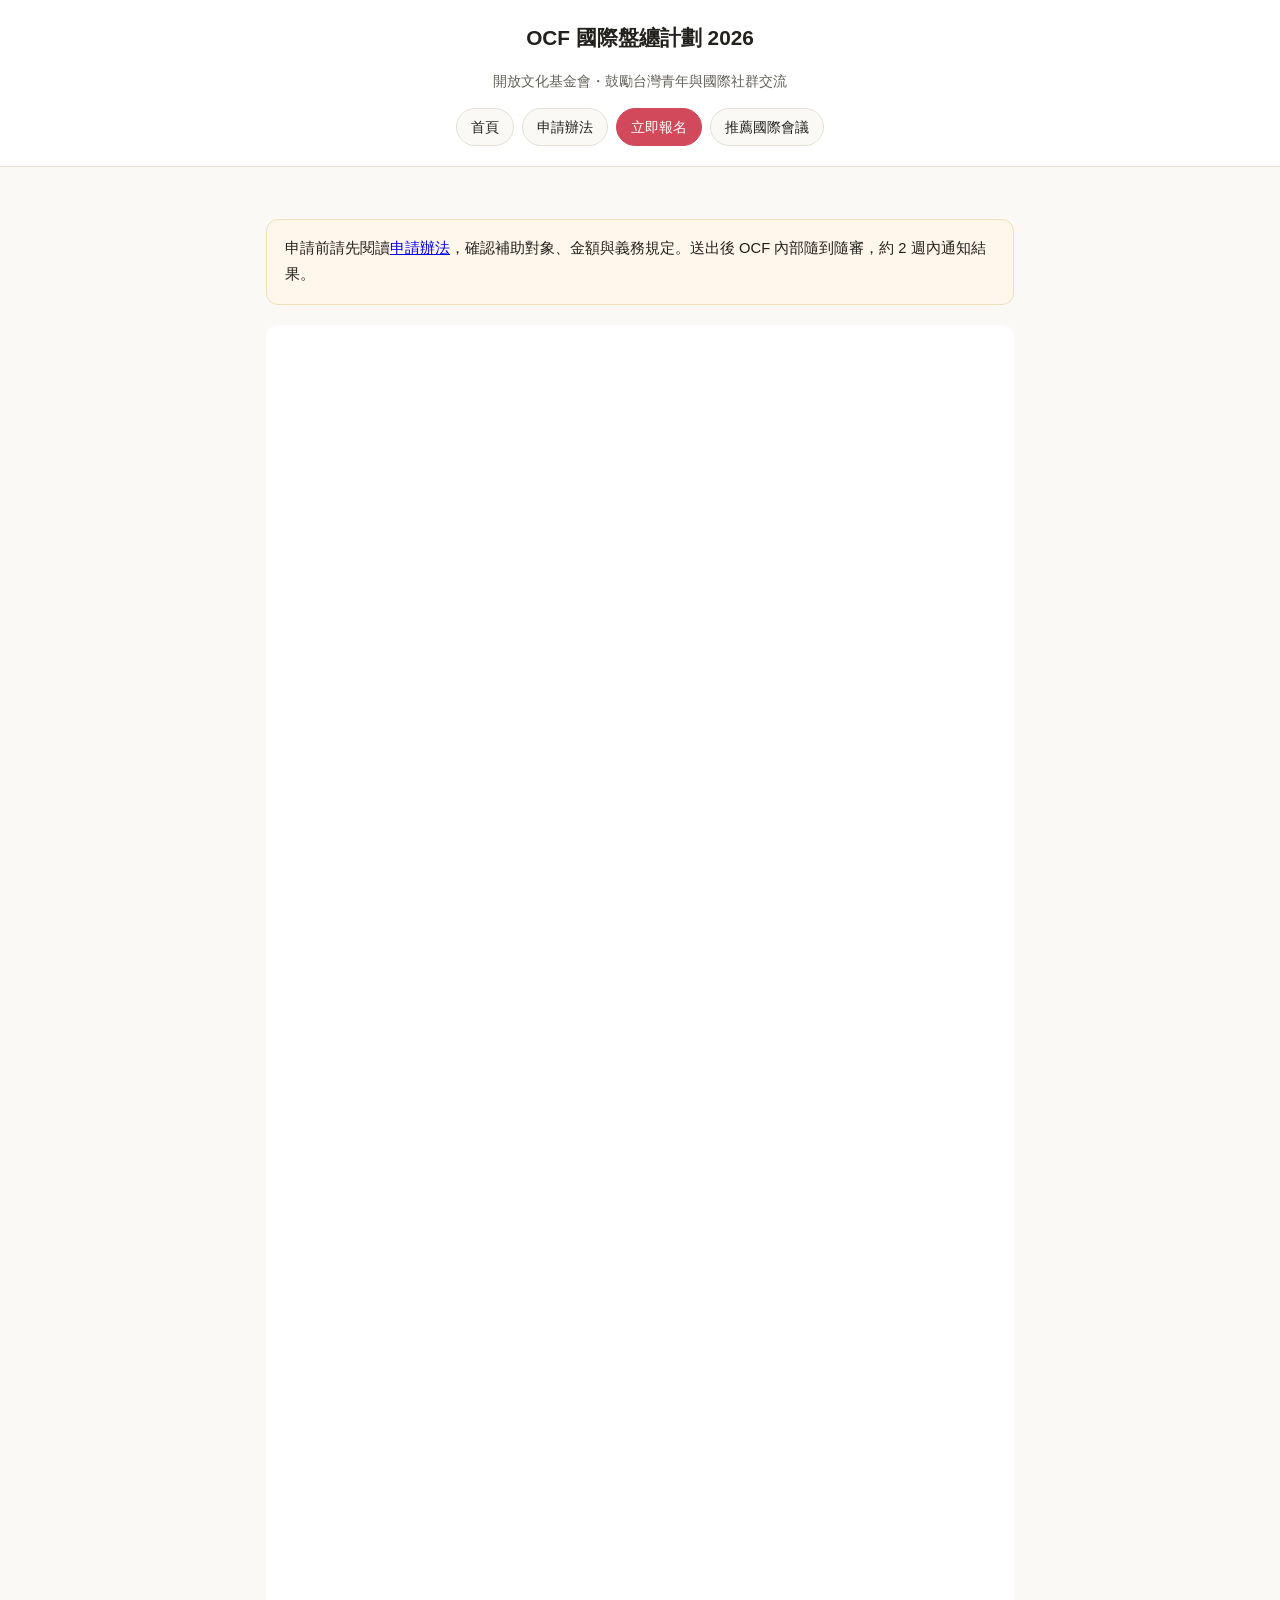
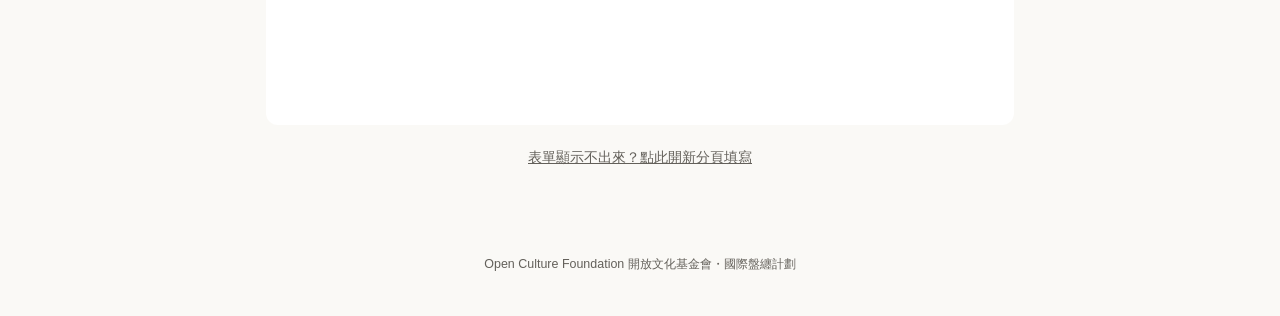
==== apply.html @ a2ad6ebe "初版：國際盤纏計劃 2026 網站（首頁／申請辦法／報名／推薦）" ====
<!doctype html>
<html lang="zh-Hant">
<head>
<meta charset="utf-8" />
<meta name="viewport" content="width=device-width, initial-scale=1" />
<title>立即報名 - OCF 國際盤纏計劃 2026</title>
<link rel="stylesheet" href="style.css" />
</head>
<body>
  <header class="site-header">
    <h1>OCF 國際盤纏計劃 2026</h1>
    <p class="tagline">開放文化基金會・鼓勵台灣青年與國際社群交流</p>
    <nav class="site-nav">
      <a href="index.html">首頁</a>
      <a href="rules.html">申請辦法</a>
      <a href="apply.html" class="active">立即報名</a>
      <a href="recommend.html">推薦國際會議</a>
    </nav>
  </header>

  <main>
    <div class="info-box">
      申請前請先閱讀<a href="rules.html">申請辦法</a>，確認補助對象、金額與義務規定。送出後 OCF 內部隨到隨審，約 2 週內通知結果。
    </div>

    <div class="form-embed-wrap">
      <iframe src="https://docs.google.com/forms/d/e/1FAIpQLSc6ydgFsPeFnLz5eJW5cfYaTpsfT1dDJ9zeste_H7eUH8HZug/viewform?embedded=true" loading="lazy">載入中…</iframe>
    </div>
    <a class="fallback-link" href="https://docs.google.com/forms/d/e/1FAIpQLSc6ydgFsPeFnLz5eJW5cfYaTpsfT1dDJ9zeste_H7eUH8HZug/viewform" target="_blank" rel="noopener">表單顯示不出來？點此開新分頁填寫</a>
  </main>

  <footer class="site-footer">
    Open Culture Foundation 開放文化基金會・國際盤纏計劃
  </footer>
</body>
</html>
---- style.css ----
:root {
  --bg: #faf9f6;
  --card-bg: #ffffff;
  --text: #23211d;
  --text-muted: #63605a;
  --accent: #d1495b;
  --accent-dark: #a8324a;
  --border: #e5e1d8;
  --max-width: 780px;
}

* {
  box-sizing: border-box;
}

body {
  margin: 0;
  background: var(--bg);
  color: var(--text);
  font-family: "Noto Sans TC", "PingFang TC", "Microsoft JhengHei", -apple-system, sans-serif;
  line-height: 1.75;
}

header.site-header {
  border-bottom: 1px solid var(--border);
  background: var(--card-bg);
  padding: 20px 16px;
  text-align: center;
}

header.site-header h1 {
  margin: 0 0 4px;
  font-size: 1.3rem;
}

header.site-header .tagline {
  color: var(--text-muted);
  font-size: 0.85rem;
}

nav.site-nav {
  display: flex;
  justify-content: center;
  gap: 8px;
  flex-wrap: wrap;
  margin-top: 14px;
}

nav.site-nav a {
  padding: 6px 14px;
  border-radius: 999px;
  border: 1px solid var(--border);
  color: var(--text);
  text-decoration: none;
  font-size: 0.88rem;
  background: var(--bg);
}

nav.site-nav a.active,
nav.site-nav a:hover {
  background: var(--accent);
  border-color: var(--accent);
  color: #fff;
}

main {
  max-width: var(--max-width);
  margin: 0 auto;
  padding: 32px 16px 64px;
}

.hero {
  text-align: center;
  padding: 24px 0 8px;
}

.hero h2 {
  font-size: 1.6rem;
  margin-bottom: 8px;
}

.hero p {
  color: var(--text-muted);
}

.card-grid {
  display: grid;
  grid-template-columns: repeat(auto-fit, minmax(200px, 1fr));
  gap: 16px;
  margin-top: 28px;
}

.card {
  background: var(--card-bg);
  border: 1px solid var(--border);
  border-radius: 14px;
  padding: 20px;
  text-decoration: none;
  color: var(--text);
  transition: transform 0.15s ease, box-shadow 0.15s ease;
}

.card:hover {
  transform: translateY(-2px);
  box-shadow: 0 8px 20px rgba(0, 0, 0, 0.06);
}

.card .emoji {
  font-size: 1.6rem;
}

.card h3 {
  margin: 8px 0 4px;
  font-size: 1.05rem;
}

.card p {
  margin: 0;
  color: var(--text-muted);
  font-size: 0.88rem;
}

.info-box {
  background: #fff7ec;
  border: 1px solid #f0dfb8;
  border-radius: 12px;
  padding: 16px 18px;
  margin: 20px 0;
  font-size: 0.92rem;
}

.event-table {
  width: 100%;
  border-collapse: collapse;
  margin: 16px 0 24px;
  font-size: 0.92rem;
}

.event-table th,
.event-table td {
  border: 1px solid var(--border);
  padding: 8px 10px;
  text-align: left;
}

.event-table th {
  background: #f2efe7;
}

.rules h2 {
  margin-top: 2.2em;
  border-left: 4px solid var(--accent);
  padding-left: 10px;
  font-size: 1.15rem;
}

.rules h3 {
  font-size: 1rem;
  color: var(--text);
}

.rules ul,
.rules ol {
  padding-left: 1.4em;
}

.rules li {
  margin-bottom: 6px;
}

.amount-highlight {
  display: inline-block;
  background: var(--accent);
  color: #fff;
  border-radius: 8px;
  padding: 2px 10px;
  font-weight: bold;
}

.disclaimer {
  margin-top: 32px;
  padding-top: 16px;
  border-top: 1px dashed var(--border);
  color: var(--text-muted);
  font-size: 0.82rem;
}

.form-embed-wrap iframe {
  width: 100%;
  min-height: 1400px;
  border: none;
  border-radius: 12px;
  background: #fff;
}

.fallback-link {
  display: block;
  text-align: center;
  margin-top: 12px;
  font-size: 0.85rem;
  color: var(--text-muted);
}

footer.site-footer {
  text-align: center;
  color: var(--text-muted);
  font-size: 0.78rem;
  padding: 20px 16px 40px;
}
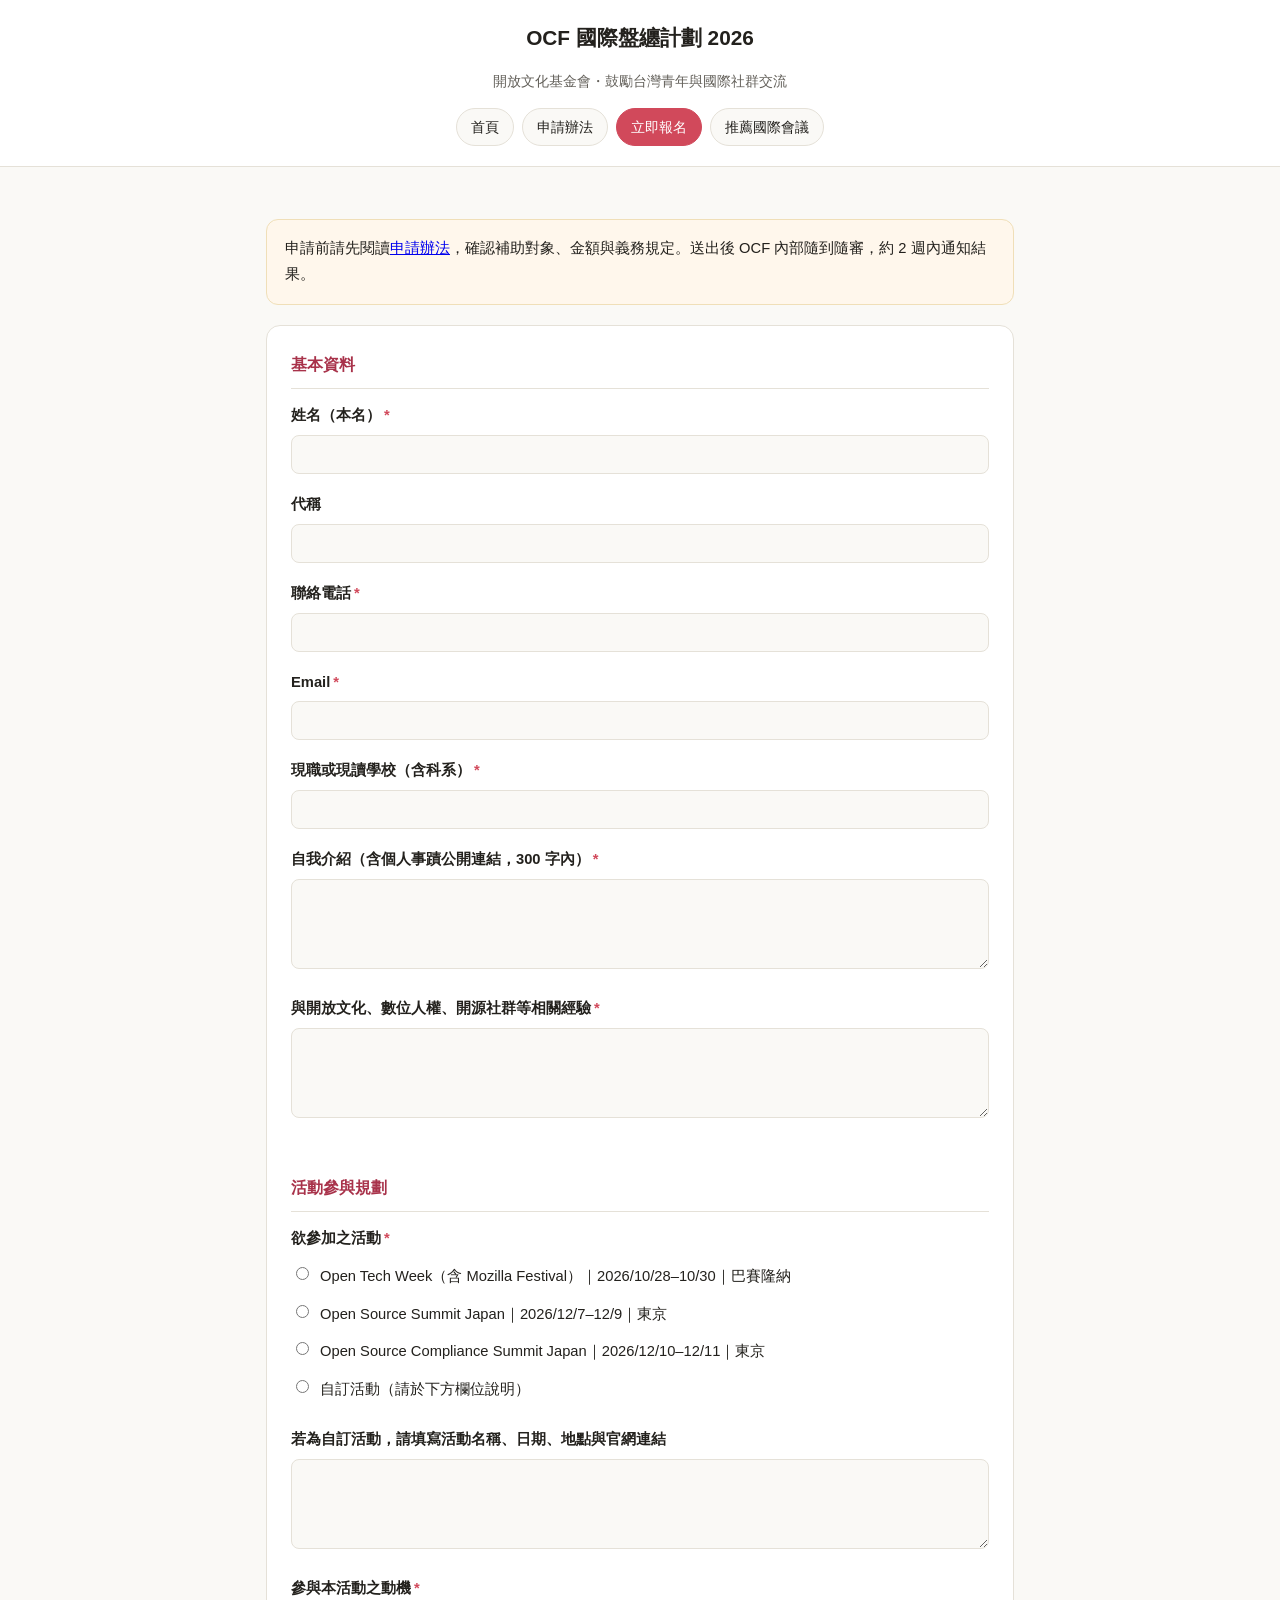
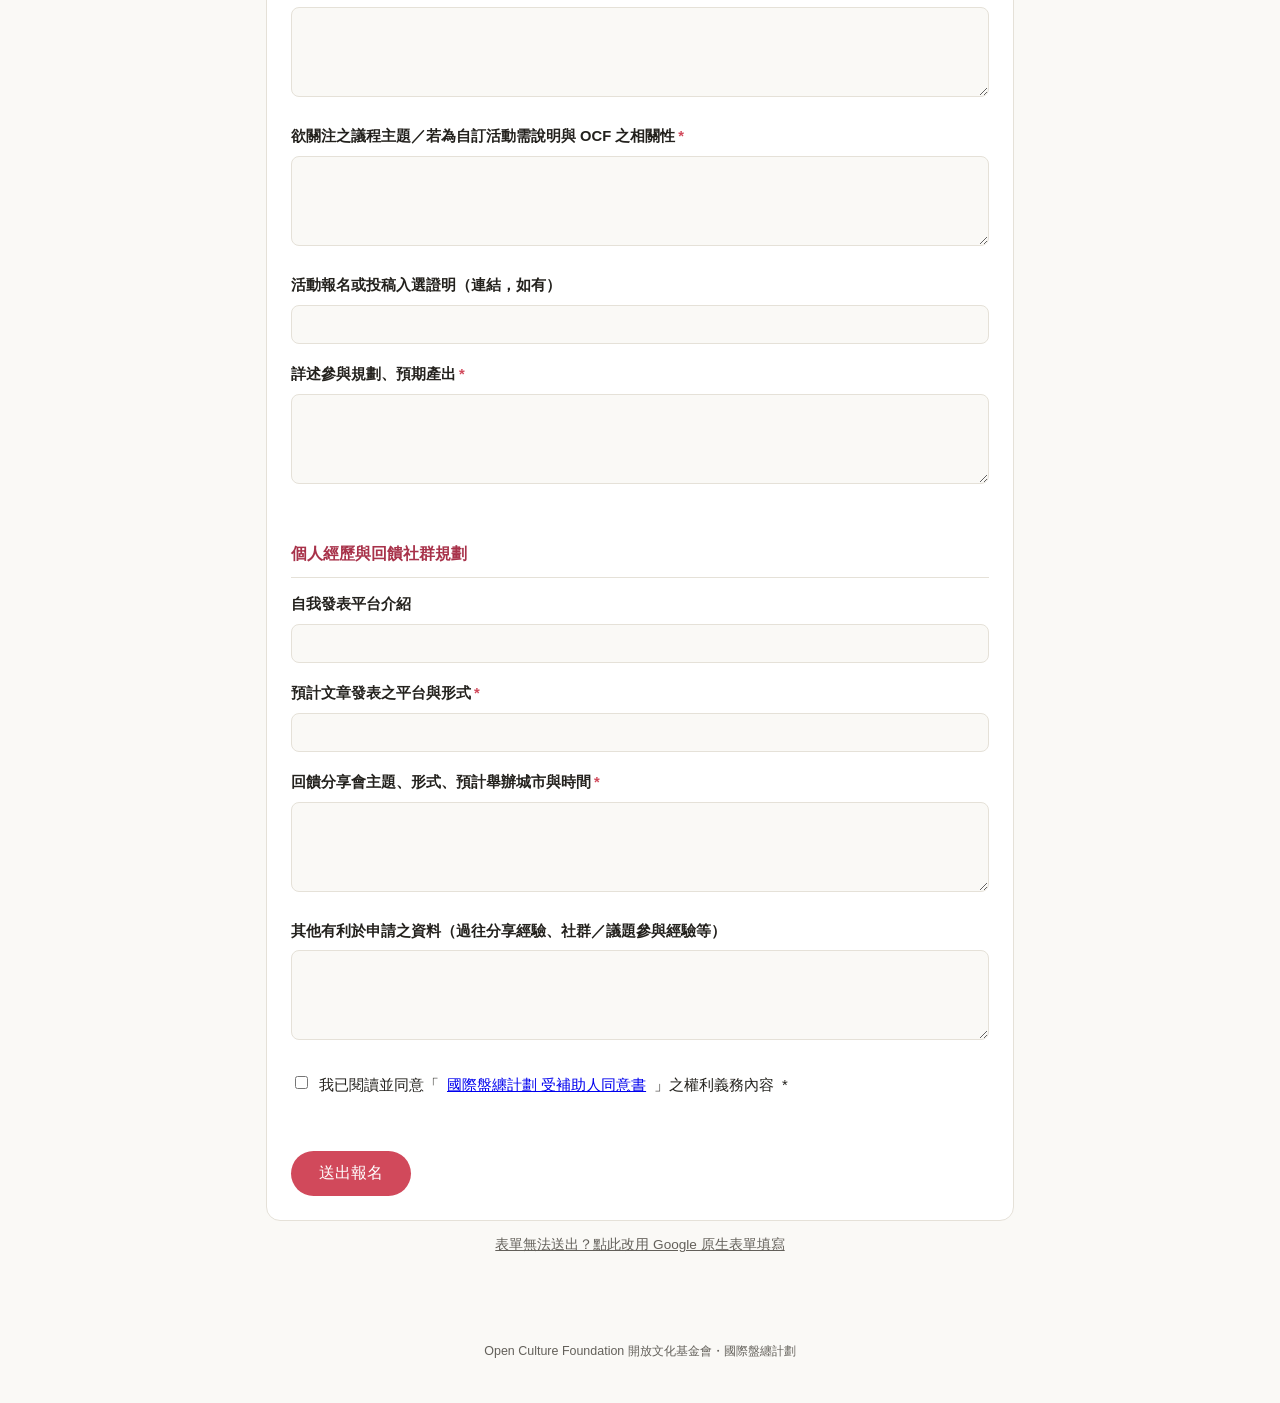
==== commit 6fb4a2a8: "報名/推薦頁改為原生表單直連 Google Form（不用 iframe）" ====
--- a/apply.html
+++ b/apply.html
@@ -23,14 +23,150 @@
       申請前請先閱讀<a href="rules.html">申請辦法</a>，確認補助對象、金額與義務規定。送出後 OCF 內部隨到隨審，約 2 週內通知結果。
     </div>
 
-    <div class="form-embed-wrap">
-      <iframe src="https://docs.google.com/forms/d/e/1FAIpQLSc6ydgFsPeFnLz5eJW5cfYaTpsfT1dDJ9zeste_H7eUH8HZug/viewform?embedded=true" loading="lazy">載入中…</iframe>
+    <div class="success-box" id="successBox">
+      ✅ 報名已送出！我們會在 2 週內以你留下的 Email 或電話與你聯繫審查結果。
     </div>
-    <a class="fallback-link" href="https://docs.google.com/forms/d/e/1FAIpQLSc6ydgFsPeFnLz5eJW5cfYaTpsfT1dDJ9zeste_H7eUH8HZug/viewform" target="_blank" rel="noopener">表單顯示不出來？點此開新分頁填寫</a>
+
+    <form class="gform" id="applyForm"
+          action="https://docs.google.com/forms/d/e/1FAIpQLSc6ydgFsPeFnLz5eJW5cfYaTpsfT1dDJ9zeste_H7eUH8HZug/formResponse"
+          method="POST">
+      <input type="hidden" name="pageHistory" value="0,1,2,3" />
+
+      <fieldset>
+        <legend>基本資料</legend>
+
+        <div class="field">
+          <label class="field-label" for="f_name">姓名（本名）<span class="required">*</span></label>
+          <input type="text" id="f_name" name="entry.1244783681" required />
+        </div>
+
+        <div class="field">
+          <label class="field-label" for="f_alias">代稱</label>
+          <input type="text" id="f_alias" name="entry.1571317368" />
+        </div>
+
+        <div class="field">
+          <label class="field-label" for="f_phone">聯絡電話<span class="required">*</span></label>
+          <input type="text" id="f_phone" name="entry.69925494" required />
+        </div>
+
+        <div class="field">
+          <label class="field-label" for="f_email">Email<span class="required">*</span></label>
+          <input type="email" id="f_email" name="entry.1588659689" required />
+        </div>
+
+        <div class="field">
+          <label class="field-label" for="f_job">現職或現讀學校（含科系）<span class="required">*</span></label>
+          <input type="text" id="f_job" name="entry.179868925" required />
+        </div>
+
+        <div class="field">
+          <label class="field-label" for="f_intro">自我介紹（含個人事蹟公開連結，300 字內）<span class="required">*</span></label>
+          <textarea id="f_intro" name="entry.780715506" required></textarea>
+        </div>
+
+        <div class="field">
+          <label class="field-label" for="f_experience">與開放文化、數位人權、開源社群等相關經驗<span class="required">*</span></label>
+          <textarea id="f_experience" name="entry.1605993111" required></textarea>
+        </div>
+      </fieldset>
+
+      <fieldset>
+        <legend>活動參與規劃</legend>
+
+        <div class="field">
+          <label class="field-label">欲參加之活動<span class="required">*</span></label>
+          <label class="choice-option">
+            <input type="radio" name="entry.100267168" value="Open Tech Week（含 Mozilla Festival）｜2026/10/28–10/30｜巴賽隆納" required />
+            Open Tech Week（含 Mozilla Festival）｜2026/10/28–10/30｜巴賽隆納
+          </label>
+          <label class="choice-option">
+            <input type="radio" name="entry.100267168" value="Open Source Summit Japan｜2026/12/7–12/9｜東京" />
+            Open Source Summit Japan｜2026/12/7–12/9｜東京
+          </label>
+          <label class="choice-option">
+            <input type="radio" name="entry.100267168" value="Open Source Compliance Summit Japan｜2026/12/10–12/11｜東京" />
+            Open Source Compliance Summit Japan｜2026/12/10–12/11｜東京
+          </label>
+          <label class="choice-option">
+            <input type="radio" name="entry.100267168" value="自訂活動（請於下方欄位說明）" />
+            自訂活動（請於下方欄位說明）
+          </label>
+        </div>
+
+        <div class="field">
+          <label class="field-label" for="f_custom">若為自訂活動，請填寫活動名稱、日期、地點與官網連結</label>
+          <textarea id="f_custom" name="entry.1376858851"></textarea>
+        </div>
+
+        <div class="field">
+          <label class="field-label" for="f_motivation">參與本活動之動機<span class="required">*</span></label>
+          <textarea id="f_motivation" name="entry.228256236" required></textarea>
+        </div>
+
+        <div class="field">
+          <label class="field-label" for="f_topic">欲關注之議程主題／若為自訂活動需說明與 OCF 之相關性<span class="required">*</span></label>
+          <textarea id="f_topic" name="entry.153954182" required></textarea>
+        </div>
+
+        <div class="field">
+          <label class="field-label" for="f_proof">活動報名或投稿入選證明（連結，如有）</label>
+          <input type="text" id="f_proof" name="entry.17527471" />
+        </div>
+
+        <div class="field">
+          <label class="field-label" for="f_plan">詳述參與規劃、預期產出<span class="required">*</span></label>
+          <textarea id="f_plan" name="entry.1354289025" required></textarea>
+        </div>
+      </fieldset>
+
+      <fieldset>
+        <legend>個人經歷與回饋社群規劃</legend>
+
+        <div class="field">
+          <label class="field-label" for="f_platform">自我發表平台介紹</label>
+          <input type="text" id="f_platform" name="entry.2021462057" />
+        </div>
+
+        <div class="field">
+          <label class="field-label" for="f_article">預計文章發表之平台與形式<span class="required">*</span></label>
+          <input type="text" id="f_article" name="entry.641122039" required />
+        </div>
+
+        <div class="field">
+          <label class="field-label" for="f_sharesession">回饋分享會主題、形式、預計舉辦城市與時間<span class="required">*</span></label>
+          <textarea id="f_sharesession" name="entry.1100661314" required></textarea>
+        </div>
+
+        <div class="field">
+          <label class="field-label" for="f_other">其他有利於申請之資料（過往分享經驗、社群／議題參與經驗等）</label>
+          <textarea id="f_other" name="entry.1574058747"></textarea>
+        </div>
+
+        <div class="field">
+          <label class="choice-option">
+            <input type="checkbox" name="entry.711208944" value="是，我已閱讀並同意" required />
+            我已閱讀並同意「<a href="rules.html" target="_blank">國際盤纏計劃 受補助人同意書</a>」之權利義務內容<span class="required">*</span>
+          </label>
+        </div>
+      </fieldset>
+
+      <div class="submit-row">
+        <button type="submit">送出報名</button>
+        <span class="submit-status"></span>
+      </div>
+    </form>
+
+    <a class="fallback-link" href="https://docs.google.com/forms/d/e/1FAIpQLSc6ydgFsPeFnLz5eJW5cfYaTpsfT1dDJ9zeste_H7eUH8HZug/viewform" target="_blank" rel="noopener">表單無法送出？點此改用 Google 原生表單填寫</a>
   </main>
 
   <footer class="site-footer">
     Open Culture Foundation 開放文化基金會・國際盤纏計劃
   </footer>
+
+  <script src="gform-submit.js"></script>
+  <script>
+    initGformSubmit(document.getElementById('applyForm'), document.getElementById('successBox'));
+  </script>
 </body>
 </html>
--- a/style.css
+++ b/style.css
@@ -201,6 +201,133 @@
   color: var(--text-muted);
 }
 
+/* 原生表單樣式 */
+.gform {
+  background: var(--card-bg);
+  border: 1px solid var(--border);
+  border-radius: 14px;
+  padding: 24px;
+}
+
+.gform fieldset {
+  border: none;
+  padding: 0;
+  margin: 0 0 28px;
+}
+
+.gform fieldset legend {
+  font-weight: bold;
+  font-size: 1.02rem;
+  color: var(--accent-dark);
+  padding: 0 0 10px;
+  border-bottom: 1px solid var(--border);
+  width: 100%;
+  margin-bottom: 14px;
+}
+
+.gform .field {
+  margin-bottom: 18px;
+}
+
+.gform label.field-label {
+  display: block;
+  font-weight: 600;
+  margin-bottom: 6px;
+  font-size: 0.92rem;
+}
+
+.gform label.field-label .required {
+  color: var(--accent);
+  margin-left: 3px;
+}
+
+.gform input[type="text"],
+.gform input[type="email"],
+.gform input[type="url"],
+.gform textarea {
+  width: 100%;
+  padding: 10px 12px;
+  border: 1px solid var(--border);
+  border-radius: 8px;
+  font-family: inherit;
+  font-size: 0.95rem;
+  background: var(--bg);
+  color: var(--text);
+}
+
+.gform input:focus,
+.gform textarea:focus {
+  outline: 2px solid var(--accent);
+  outline-offset: 1px;
+}
+
+.gform textarea {
+  min-height: 90px;
+  resize: vertical;
+}
+
+.gform .choice-option {
+  display: flex;
+  align-items: flex-start;
+  gap: 8px;
+  padding: 6px 0;
+  font-size: 0.92rem;
+  cursor: pointer;
+}
+
+.gform .choice-option input {
+  margin-top: 3px;
+}
+
+.gform .submit-row {
+  display: flex;
+  align-items: center;
+  gap: 14px;
+  margin-top: 24px;
+}
+
+.gform button[type="submit"] {
+  background: var(--accent);
+  color: #fff;
+  border: none;
+  border-radius: 999px;
+  padding: 12px 28px;
+  font-size: 0.98rem;
+  cursor: pointer;
+}
+
+.gform button[type="submit"]:hover {
+  background: var(--accent-dark);
+}
+
+.gform button[type="submit"]:disabled {
+  opacity: 0.6;
+  cursor: not-allowed;
+}
+
+.submit-status {
+  font-size: 0.88rem;
+  color: var(--text-muted);
+}
+
+.success-box {
+  display: none;
+  background: #eef7ee;
+  border: 1px solid #b9dab9;
+  border-radius: 12px;
+  padding: 20px;
+  text-align: center;
+  font-size: 0.95rem;
+}
+
+.success-box.show {
+  display: block;
+}
+
+.gform.hide-after-submit {
+  display: none;
+}
+
 footer.site-footer {
   text-align: center;
   color: var(--text-muted);
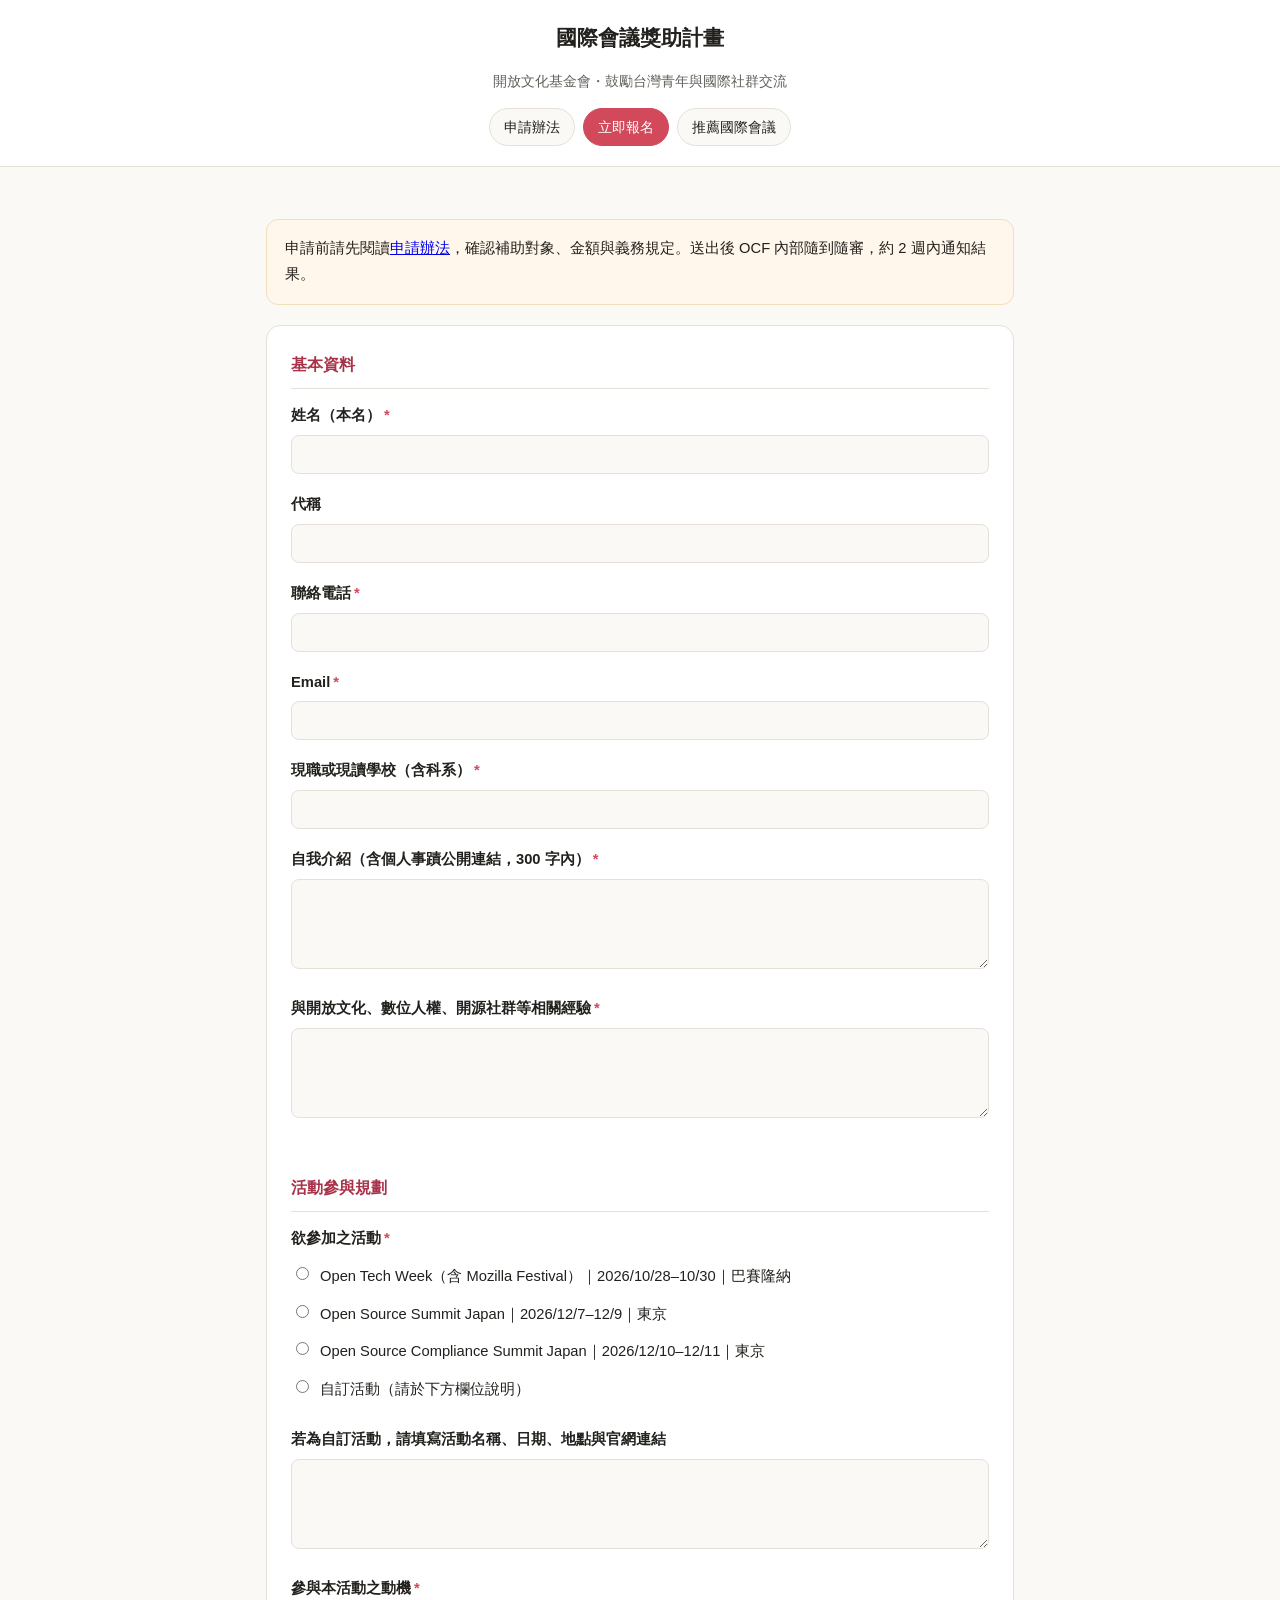
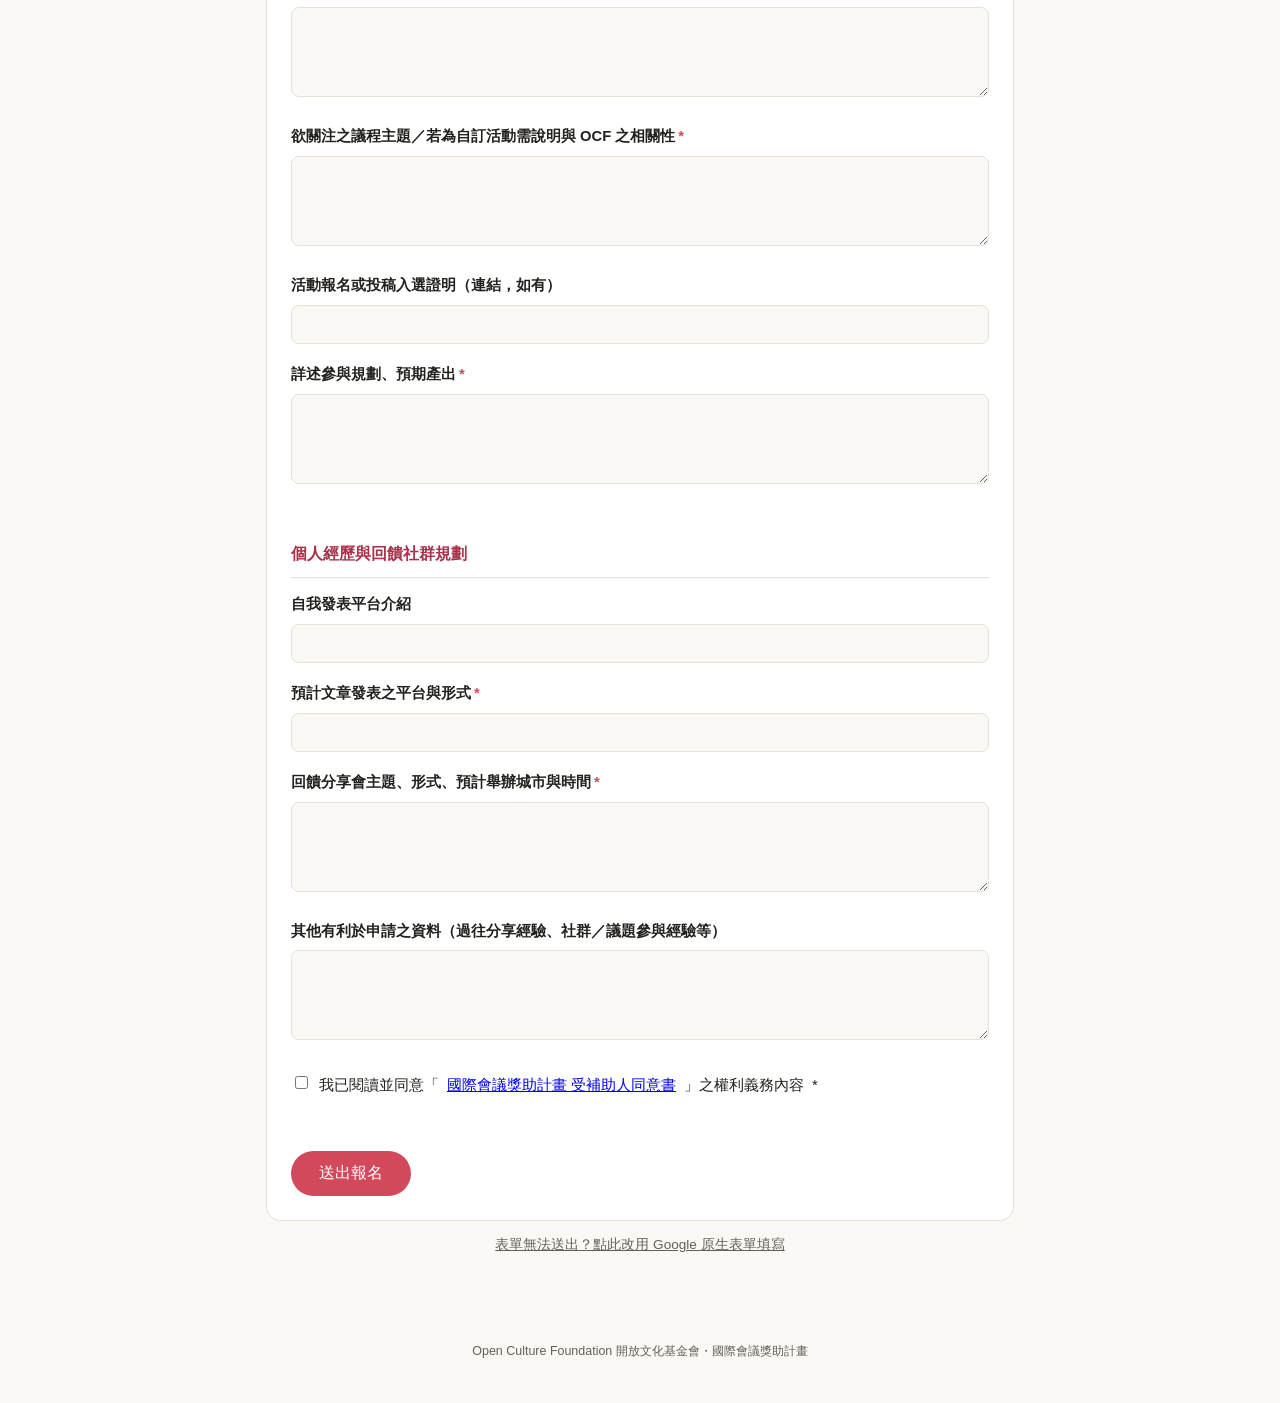
==== commit be538cb5: "改名為國際會議獎助計畫；拿掉獨立首頁，直接以申請辦法(index.html)為入口" ====
--- a/apply.html
+++ b/apply.html
@@ -3,16 +3,15 @@
 <head>
 <meta charset="utf-8" />
 <meta name="viewport" content="width=device-width, initial-scale=1" />
-<title>立即報名 - OCF 國際盤纏計劃 2026</title>
+<title>立即報名 - 國際會議獎助計畫</title>
 <link rel="stylesheet" href="style.css" />
 </head>
 <body>
   <header class="site-header">
-    <h1>OCF 國際盤纏計劃 2026</h1>
+    <h1>國際會議獎助計畫</h1>
     <p class="tagline">開放文化基金會・鼓勵台灣青年與國際社群交流</p>
     <nav class="site-nav">
-      <a href="index.html">首頁</a>
-      <a href="rules.html">申請辦法</a>
+      <a href="index.html">申請辦法</a>
       <a href="apply.html" class="active">立即報名</a>
       <a href="recommend.html">推薦國際會議</a>
     </nav>
@@ -20,7 +19,7 @@
 
   <main>
     <div class="info-box">
-      申請前請先閱讀<a href="rules.html">申請辦法</a>，確認補助對象、金額與義務規定。送出後 OCF 內部隨到隨審，約 2 週內通知結果。
+      申請前請先閱讀<a href="index.html">申請辦法</a>，確認補助對象、金額與義務規定。送出後 OCF 內部隨到隨審，約 2 週內通知結果。
     </div>
 
     <div class="success-box" id="successBox">
@@ -146,7 +145,7 @@
         <div class="field">
           <label class="choice-option">
             <input type="checkbox" name="entry.711208944" value="是，我已閱讀並同意" required />
-            我已閱讀並同意「<a href="rules.html" target="_blank">國際盤纏計劃 受補助人同意書</a>」之權利義務內容<span class="required">*</span>
+            我已閱讀並同意「<a href="index.html" target="_blank">國際會議獎助計畫 受補助人同意書</a>」之權利義務內容<span class="required">*</span>
           </label>
         </div>
       </fieldset>
@@ -161,7 +160,7 @@
   </main>
 
   <footer class="site-footer">
-    Open Culture Foundation 開放文化基金會・國際盤纏計劃
+    Open Culture Foundation 開放文化基金會・國際會議獎助計畫
   </footer>
 
   <script src="gform-submit.js"></script>
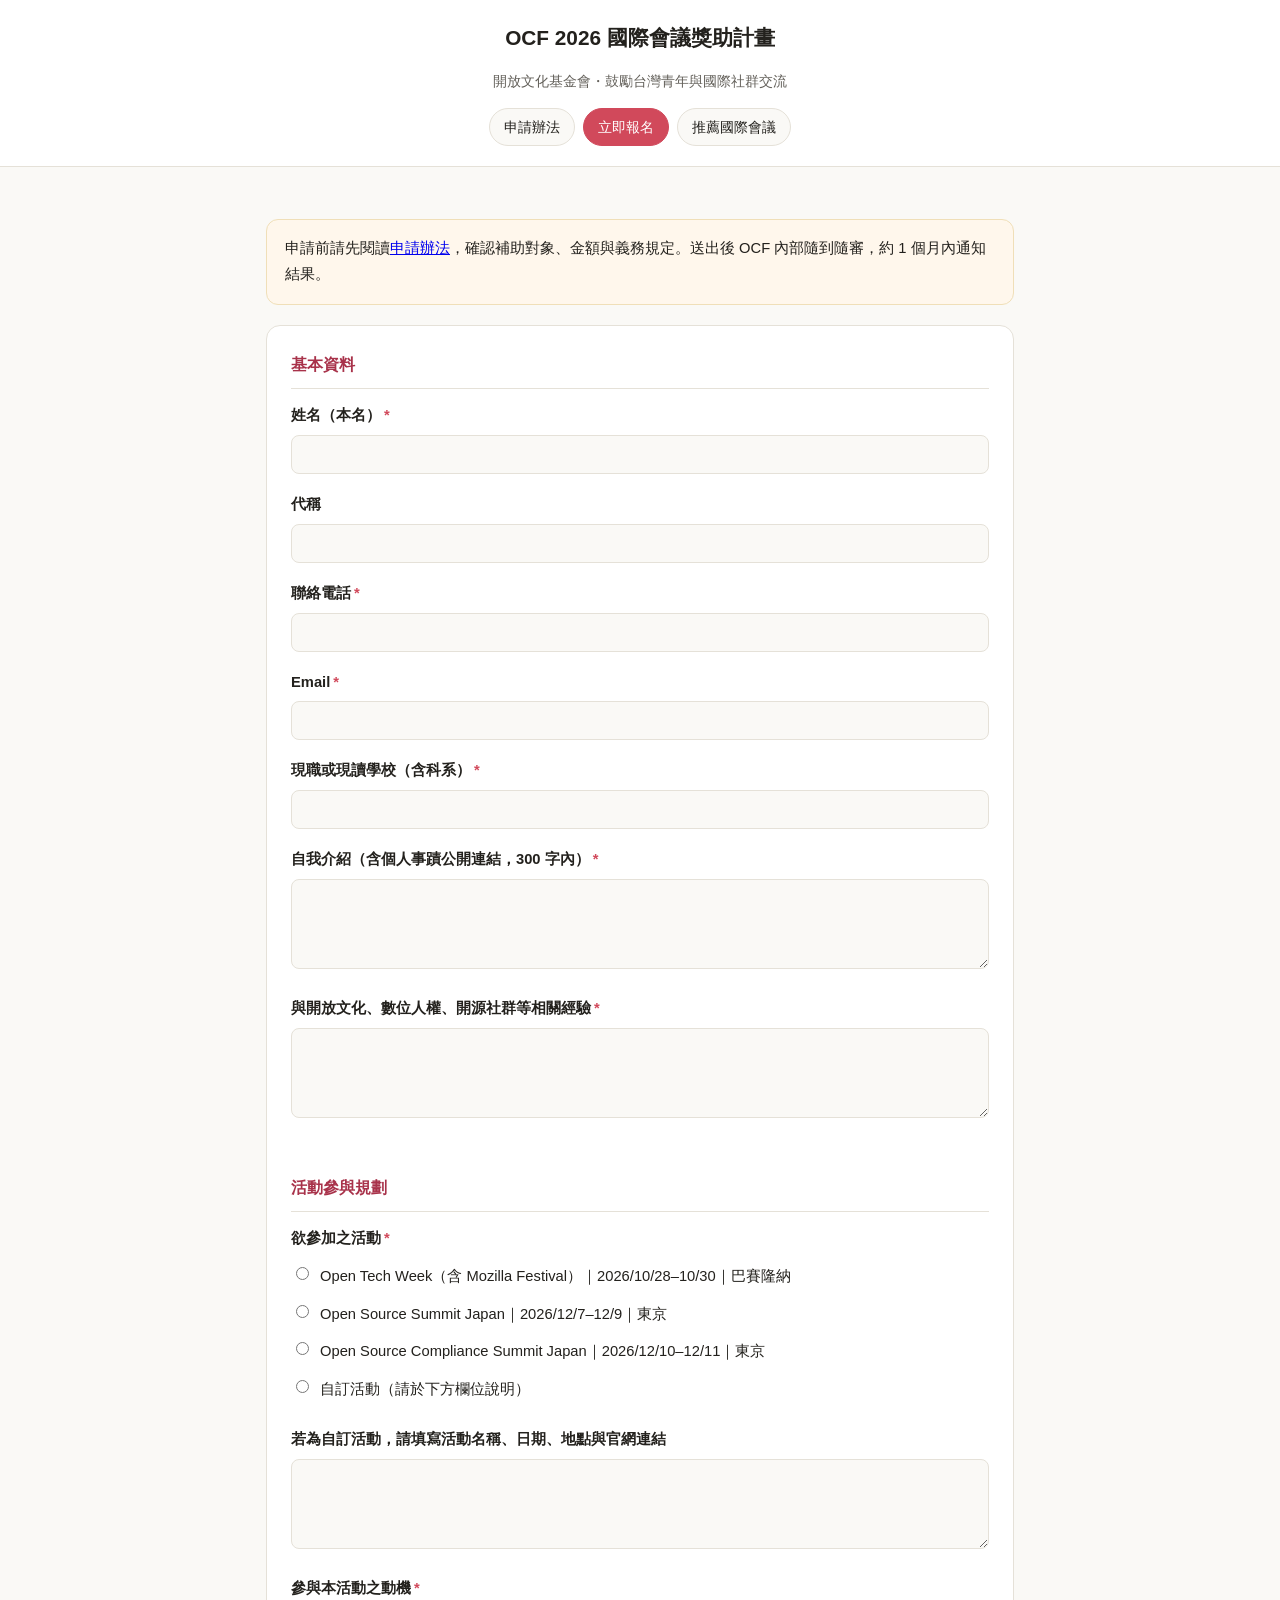
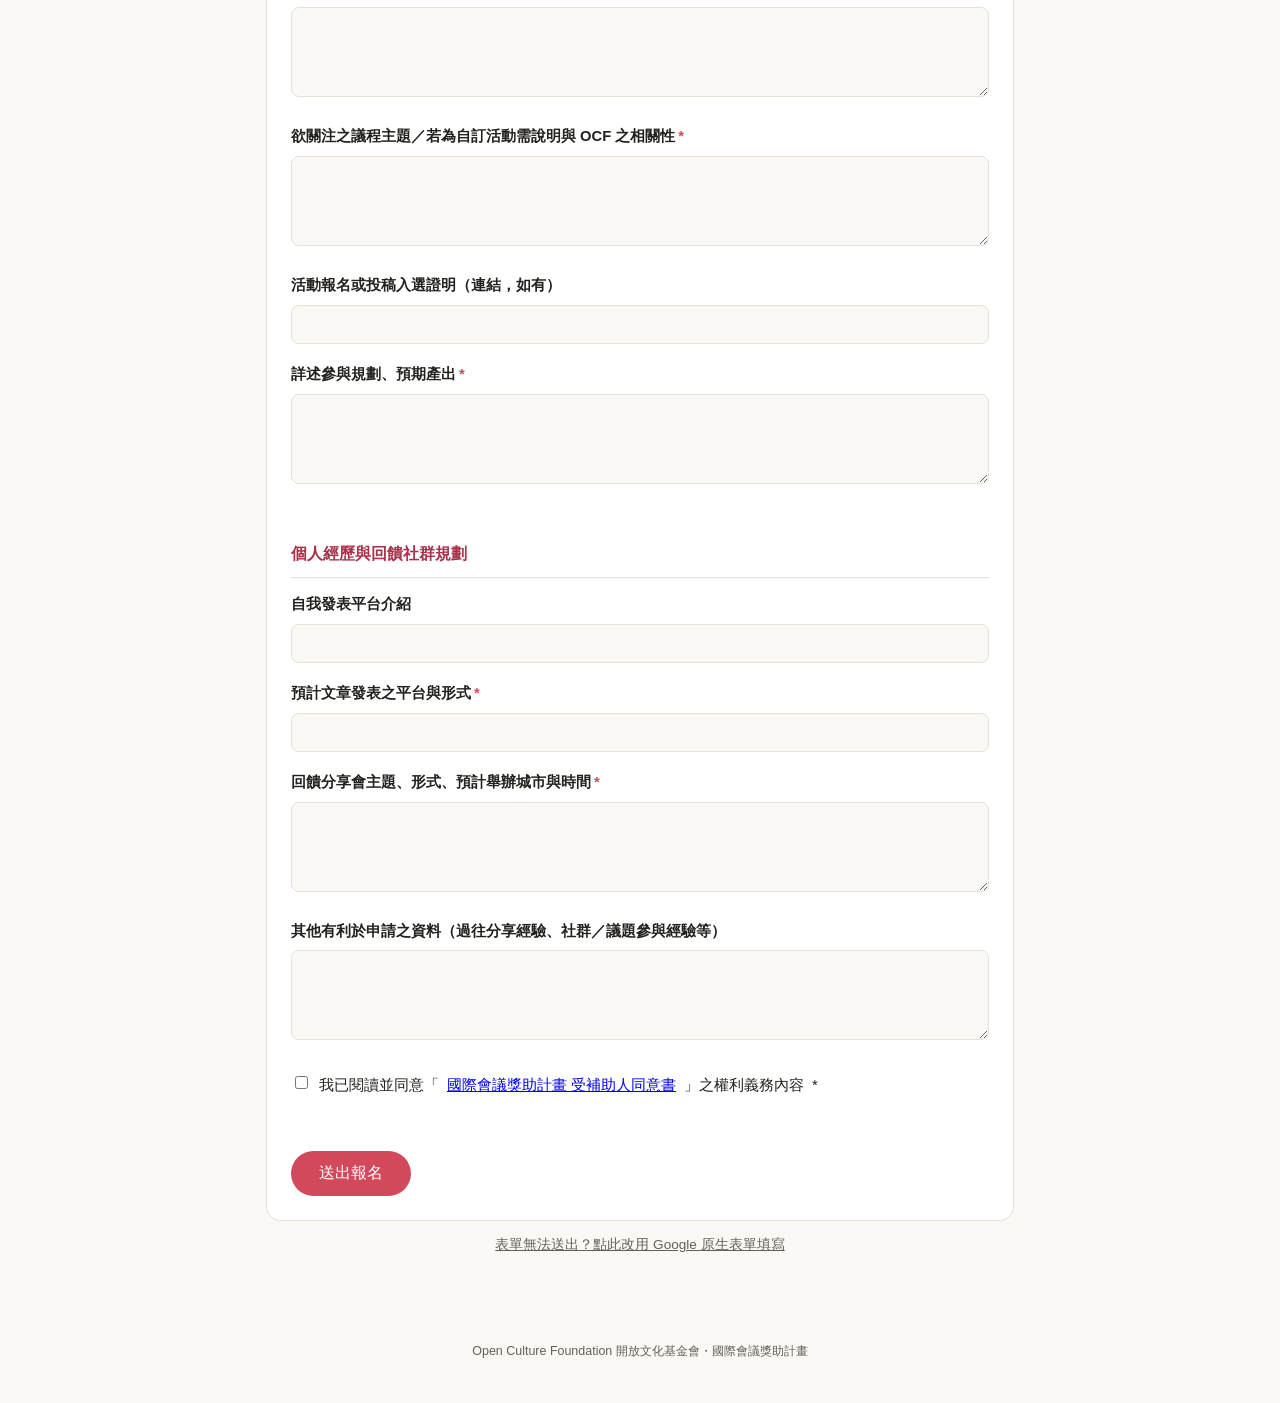
==== commit 51fba269: "標題調整為 OCF 2026 國際會議獎助計畫；審查通知時限改為 1 個月內" ====
--- a/apply.html
+++ b/apply.html
@@ -3,12 +3,12 @@
 <head>
 <meta charset="utf-8" />
 <meta name="viewport" content="width=device-width, initial-scale=1" />
-<title>立即報名 - 國際會議獎助計畫</title>
+<title>立即報名 - OCF 2026 國際會議獎助計畫</title>
 <link rel="stylesheet" href="style.css" />
 </head>
 <body>
   <header class="site-header">
-    <h1>國際會議獎助計畫</h1>
+    <h1>OCF 2026 國際會議獎助計畫</h1>
     <p class="tagline">開放文化基金會・鼓勵台灣青年與國際社群交流</p>
     <nav class="site-nav">
       <a href="index.html">申請辦法</a>
@@ -19,11 +19,11 @@
 
   <main>
     <div class="info-box">
-      申請前請先閱讀<a href="index.html">申請辦法</a>，確認補助對象、金額與義務規定。送出後 OCF 內部隨到隨審，約 2 週內通知結果。
+      申請前請先閱讀<a href="index.html">申請辦法</a>，確認補助對象、金額與義務規定。送出後 OCF 內部隨到隨審，約 1 個月內通知結果。
     </div>
 
     <div class="success-box" id="successBox">
-      ✅ 報名已送出！我們會在 2 週內以你留下的 Email 或電話與你聯繫審查結果。
+      ✅ 報名已送出！我們會在 1 個月內以你留下的 Email 或電話與你聯繫審查結果。
     </div>
 
     <form class="gform" id="applyForm"
